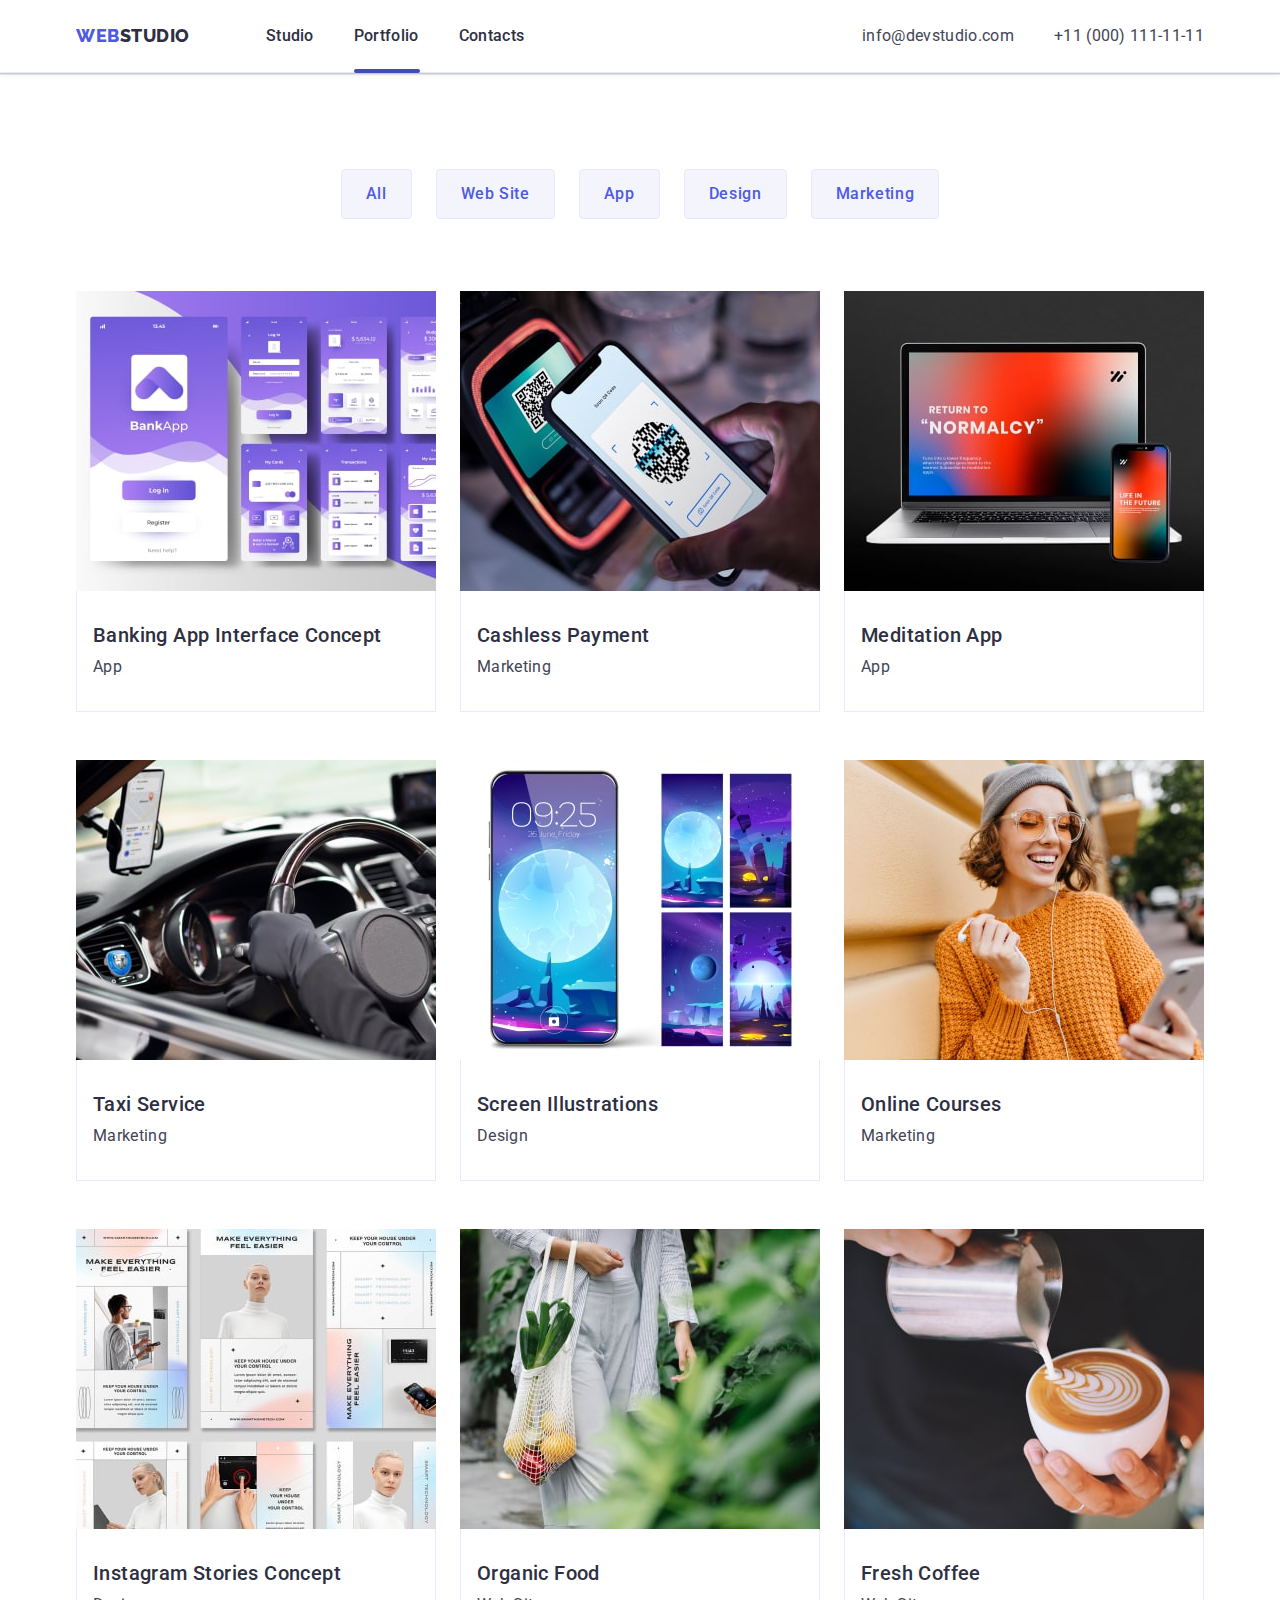
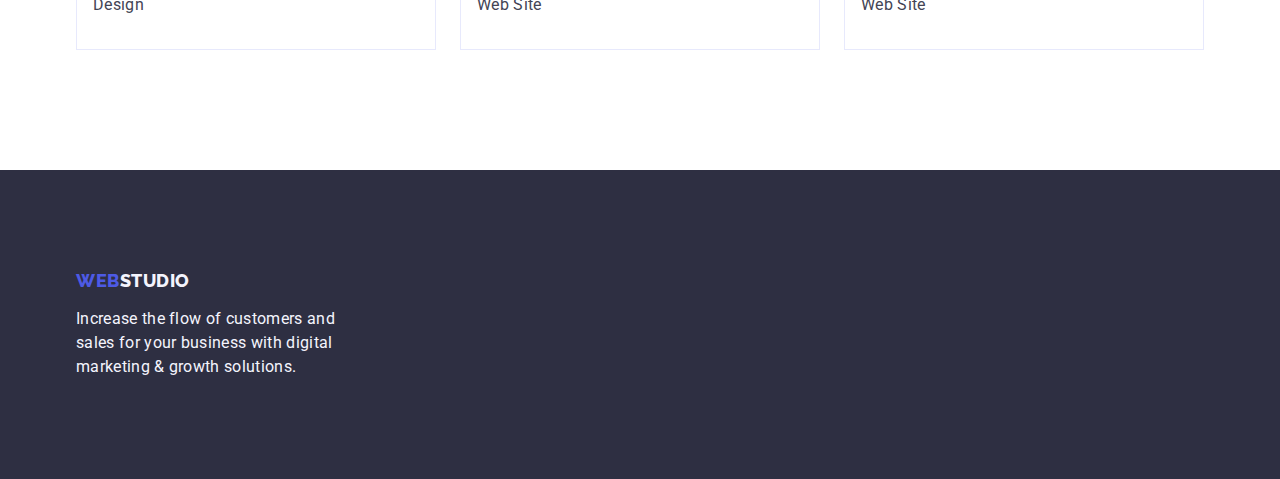
==== portfolio.html @ 4aa6bd81 "sdfs" ====
<!DOCTYPE html>
<html lang="en">

<head>

    <meta charset="UTF-8">
    <meta name="viewport" content="width=device-width, initial-scale=1.0">
    <link rel="preconnect" href="https://fonts.googleapis.com">
    <link rel="preconnect" href="https://fonts.googleapis.com">
    <link rel="preconnect" href="https://fonts.gstatic.com" crossorigin>
    <link rel="preconnect" href="https://fonts.googleapis.com">
    <link rel="preconnect" href="https://fonts.gstatic.com" crossorigin>
    <link
        href="https://fonts.googleapis.com/css2?family=Montserrat:wght@400;700&family=Raleway:wght@800&family=Roboto:wght@400;500;700;900&display=swap"
        rel="stylesheet">
    <link href="https://cdnjs.cloudflare.com/ajax/libs/modern-normalize/2.0.0/modern-normalize.min.css"
        rel="stylesheet">
    <link rel="stylesheet" href="./css/styles.css">
    <title>Poportfolio</title>

</head>

<body>
    <header class="up_menu">
        <div class="container">
            <!-- Logo,Navigation,Contact -->
            <!-- Navigation -->
            <nav class="naw_panel">
                <a href="./index.html" class="text-logo link">Web<span class="text-logo-studio">Studio</span></a>
                <ul class="list ul_fast">
                    <li><a href="./index.html" class="navigationpanel link">Studio</a></li>
                    <li><a href="./portfolio.html" class="navigationpanel link portfolio_menu_buton">Portfolio</a></li>
                    <li><a href="" class="navigationpanel link">Contacts</a></li>
                </ul>
            </nav>

            <address class="styless-address">
                <ul class="list ul_contact">
                    <li><a href="mailto:info@devstudio.com" class="contact-date link">info@devstudio.com</a></li>
                    <li><a href="tel:+110001111111" class="contact-date link">+11 (000) 111-11-11</a></li>
                </ul>
            </address>

        </div>
    </header>
    <main>
        <section class="button_filter">
            <div class="container">
                <h1 class="h1-portfolio visually_hidden">Product of: <span class="text-logo">Web</span><span
                        class="text-logo-studio">Studio</span></h1>
                <ul class="list ul_button_filter">
                    <li><button type="button" class="boton_tail ">All</button></li>
                    <li><button type="button" class="boton_tail ">Web Site</button></li>
                    <li><button type="button" class="boton_tail ">App</button></li>
                    <li><button type="button" class="boton_tail ">Design</button></li>
                    <li><button type="button" class="boton_tail ">Marketing</button></li>
                </ul>
                <!-- Row 1 -->
                <ul class="list list_ul_li_prodact">
                    <li class="list_li_prodact">
                        <a class="link a_row">
                            <img src="./images/portfolio/row11.jpg" alt="Banking App Interface Concept Image"
                                width="360" height="300">
                            <div class="prodact_txt">
                                <h2 class="company-codexs-h">Banking App Interface Concept</h2>
                                <p class="strategi-description">App</p>
                            </div>
                        </a>

                    </li>
                    <li class="list_li_prodact">
                        <a class="link"><img src="./images/portfolio/row12.jpg" alt="Cashless Payment Image" width="360"
                                height="300">
                            <div class="prodact_txt">
                                <h2 class="company-codexs-h">Cashless Payment</h2>
                                <p class="strategi-description">Marketing</p>
                            </div>
                        </a>
                    </li>
                    <li class="list_li_prodact">
                        <a class="link"><img src="./images/portfolio/row13.jpg" alt="Meditation App Image" width="360"
                                height="300">
                            <div class="prodact_txt">
                                <h2 class="company-codexs-h">Meditation App</h2>
                                <p class="strategi-description">App</p>
                            </div>
                        </a>
                    </li>
                    <li class="list_li_prodact">
                        <a class="link"><img src="./images/portfolio/row21.jpg" alt="Taxi Service Image" width="360"
                                height="300">
                            <div class="prodact_txt">
                                <h2 class="company-codexs-h">Taxi Service</h2>
                                <p class="strategi-description">Marketing</p>
                            </div>
                        </a>
                    </li>
                    <li class="list_li_prodact">
                        <a class="link"><img src="./images/portfolio/row22.jpg" alt="Screen Illustrations Image"
                                width="360" height="300">
                            <div class="prodact_txt">
                                <h2 class="company-codexs-h">Screen Illustrations</h2>
                                <p class="strategi-description">Design</p>
                            </div>
                        </a>
                    </li>
                    <li class="list_li_prodact">
                        <a class="link"><img src="./images/portfolio/row23.jpg" alt="Online Courses Image" width="360"
                                height="300">
                            <div class="prodact_txt">
                                <h2 class="company-codexs-h">Online Courses</h2>
                                <p class="strategi-description">Marketing</p>
                            </div>
                        </a>
                    </li>
                    <li class="list_li_prodact">
                        <a class="link"><img src="./images/portfolio/row31.jpg" alt="Instagram Stories Concept Image"
                                width="360" height="300">
                            <div class="prodact_txt">
                                <h2 class="company-codexs-h">Instagram Stories Concept</h2>
                                <p class="strategi-description">Design</p>
                            </div>
                        </a>
                    </li>
                    <li class="list_li_prodact">
                        <a class="link"><img src="./images/portfolio/row32.jpg" alt="Organic Food Image" width="360"
                                height="300">
                            <div class="prodact_txt">
                                <h2 class="company-codexs-h">Organic Food</h2>
                                <p class="strategi-description">Web Site</p>
                            </div>
                        </a>
                    </li>
                    <li class="list_li_prodact">
                        <a class="link"><img src="./images/portfolio/row33.jpg" alt="Fresh Coffee Image" width="360"
                                height="300">
                            <div class="prodact_txt">
                                <h2 class="company-codexs-h">Fresh Coffee</h2>
                                <p class="strategi-description">Web Site</p>
                            </div>
                        </a>
                    </li>
                </ul>
            </div>
        </section>
    </main>

    <footer class="footer_index_container">
        <!-- Logo -->
        <div class="container">
            <a href="./index.html" class="text-logo-footer link">Web<span class="text-logo-footer-span">Studio</span></a>
            <p class="p_footer_intro">
                Increase the flow of customers and
                sales for your business with digital
                marketing & growth solutions.
            </p>
        </div>
    </footer>
</body>

</html>
---- css/styles.css ----
*,
*::before,
*::after {
  box-sizing: border-box;
}
:root {
  --color-hover: #404bbf;
  --color-of-txt-one: #434455;
  --color-of-background-one: #ffffff;
  --color-of-txt-two: #2e2f42;
  --color-of-background-two: #f4f4fd;
  --color-of-background-thre: #4d5ae5;
}

h1,
h2,
h3,
h4,
h5,
h6,
p {
  margin: 0;
}
ul,
ol {
  margin: 0;
  padding-left: 0;
}
img {
  display: block;
  width: 100%;
  height: auto;
}
/* iNVISIBOL COLONTYTL */
.visually_hidden {
  position: absolute;
  width: 1px;
  height: 1px;
  margin: -1px;
  border: 0;
  padding: 0;
  white-space: nowrap;
  clip-path: inset(100%);
  clip: rect(0 0 0 0);
  overflow: hidden;
}
/* Body */
body {
  color: var(--color-of-txt-one);
  font-family: "Roboto", sans-serif;
  background-color: var(--color-of-background-one);
}
.container {
  width: 100%;
  max-width: 1158px;
  padding: 0 15px;
  margin: 0 auto;
}

button {
  cursor: pointer;
  background-color: var(--color-of-background-thre);
  font-family: "Roboto", sans-serif;
  font-size: 16px;
  font-weight: 500;
  line-height: 1.5;
  letter-spacing: 0.02em;
  color: var(--color-of-txt-one);
}

.link {
  t-decoration: none;
  line-height: 1.5;
  letter-spacing: 0.02em;
}
.list {
  list-style: none;
  color: var(--color-of-txt-one);
}
.link:hover,
.link:focus {
  color: var(--color-hover);
}
button:hover,
button:focus {
  background-color: var(--color-hover);
  color: var(--color-of-background-one);
}

/* Лого */

.container

.text-logo,
.text-logo:hover,
.text-logo:focus {
  color: var(--color-of-background-thre);
  font-family: "Raleway", sans-serif;
  text-transform: uppercase;
  text-decoration: none;
  font-weight: 800;
  font-size: 18px;
  line-height: 1.1;
  letter-spacing: 0.51px;
  line-height: 1.17;
  letter-spacing: 0.03em;
  margin-right: 76px;
}
.text-logo-studio,
.text-logo-studio:hover,
.text-logo-studio:focus {
  color: var(--color-of-txt-two);
  font-family: "Raleway", sans-serif;
}

/* Навігація по сайту */

.up_menu {
  border-bottom: 1px solid #e7e9fc;
  box-shadow: 0px 2px 1px rgba(46, 47, 66, 0.08), 0px 1px 1px rgba(46, 47, 66, 0.16), 0px 1px 6px rgba(46, 47, 66, 0.08); 
}
.up_menu .container {
  display: flex; 
  align-items: center ;
}
.naw_panel {
  display: flex;
  align-items: center;
}
.ul_fast {
  display: flex;
  gap: 40px;
}
.navigationpanel {
  text-decoration: none;
  position: relative;
  color: var(--color-of-txt-two);
  font-weight: 500;
  font-size: 16px;
  padding: 24px 0;
  display: block;
  transition:color 250ms cubic-bezier(0.4, 0, 0.2, 1);
}
.styless-address {
  font-style: normal;
  margin-left: auto;
  transition:color 250ms cubic-bezier(0.4, 0, 0.2, 1);
}
.styless-address .ul_contact {
  display: flex;
  gap: 40px;
}
/* Контактні дані */

.ul_contact {
  display: flex;
  gap: 40px;
}

.contact-date {
  color: var(--color-of-txt-one);
  text-decoration: none;
  font-size: 16px;
  line-height: 1.5;
  letter-spacing: 0.32px;
  transition:color 250ms cubic-bezier(0.4, 0, 0.2, 1); 
}
.stidio_menu_buton{
  color: var(--color-hover);
}
.stidio_menu_buton::after{
  content: '';
   position: absolute; 
   left: 0; 
   bottom: -1px;
   height: 4px;
   width: 48px;
   background-color: #404bbf; 
   border-radius: 2px; 
  }
  .portfolio_menu_buton::after{
    content: '';
     position: absolute; 
     left: 0; 
     bottom: -1px;
     height: 4px;
     width: 66px;
     background-color: #404bbf; 
     border-radius: 2px; 
    }

/* Section 1 */

.intro {
  background-color: var(--color-of-txt-two);
  background-image:linear-gradient(rgba(46, 47, 66, 0.7), 
  rgba(46, 47, 66, 0.7)), url(/images/mainpage/people_office_work_table.jpg) ;

  background-repeat: no-repeat;
  background-position: center;
  padding: 188px 0;
  height: 600px;
  max-width: 1440px;
  background-size: cover;


}
.intro .container {
  display: flex;
  flex-direction: column;
  align-items: center;
}
.button-home {
  letter-spacing: 0.04em;
  color: var(--color-of-background-one);
  display: block;
  min-width: 169px;
  height: 56px;
  border: none;
  border-radius: 4px;
  margin-top: 48px;
  transition: background-color 250ms cubic-bezier(0.4, 0, 0.2, 1);
}
.text-intro {
  display: block;
  font-size: 56px;
  line-height: 1.07;
  text-align: center;
  letter-spacing: 0.02em;
  color: var(--color-of-background-one);
  max-width: 496px;
}
.h1-portfolio {
  color: var(--color-of-txt-two);
  font-size: 56px;
}
.h1-portfolio .text-logo,
.h1-portfolio .text-logo-studio {
  font-size: 56px;
  text-transform: none;
}
/* Section 2 */
.codexs-section .icon_conteiner{
  box-sizing: border-box;
  padding: 24px 100px;
  border-radius: 4px;
  background-color: var(--cloud, #F4F4FD);
  align-items: center;
  display: flex;
  justify-content: center;
  height: 112px; 
  margin-bottom: 8px;
}
.company-codexs-h {
  font-weight: 500;
  font-size: 20px;
  line-height: 1.2;
  letter-spacing: 0.02em;
  color: var(--color-of-txt-two);
}
.codexs-section {
  padding: 120px 0;
}
.ul_codexs {
  display: flex;
  gap: 24px;
}
.li_codexs {
  width: calc((100% - 72px) / 4);
}
.strategi-text {
  font-weight: 500;
  font-size: 20px;
  line-height: 1.2;
  letter-spacing: 0.02em;
  color: var(--color-of-txt-two);
  margin-bottom: 8px;
}
.strategi-description {
  font-size: 16px;
  line-height: 1.5;
  letter-spacing: 0.02em;
  color: var(--color-of-txt-one);
}
/* Section 3 */
.section-proces {
  padding-bottom: 120px;
  display: flex;
}
.section-proces .container {
  display: flex;
  flex-direction: column;
}
.section_h {
  font-size: 36px;
  line-height: 1.11;
  text-align: center;
  letter-spacing: 0.02em;
  text-transform: capitalize;
  color: var(--color-of-txt-two);
  margin-bottom: 72px;
}
.ul_proces {
  display: flex;
  gap: 24px;
}
.li_proces {
  width: calc((100% - 48px) / 3);
}
/* Section 4 */
.section_my_tim {
  background-color: var(--color-of-background-two);
  padding: 120px 0;
}
.section_my_tim_h {
  font-size: 36px;
  line-height: 1.11;
  text-align: center;
  letter-spacing: 0.02em;
  text-transform: capitalize;
  color: var(--color-of-txt-two);
  margin-bottom: 72px;
}
.ul_my_tim {
  align-items: center;
  display: flex;
  justify-content: center; 
  gap: 24px;
}
.li_my_tim {
  background-color: var(--color-of-background-one);
  width: calc((100% - 72px) / 4);
  border-radius: 0px 0px 4px 4px;
  box-shadow : 0px 1px 6px rgba(46, 47, 66, 0.08), 0px 1px 1px rgba(46, 47, 66, 0.16), 0px 2px 1px rgba(46, 47, 66, 0.08); 
}
.container_my_tim {
  padding: 32px 0 ;
}
.my_tim_text {
  font-weight: 500;
  font-size: 20px;
  line-height: 1.2;
  letter-spacing: 0.02em;
  color: var(--color-of-txt-two);
  text-align: center;
  margin-bottom: 8px;
}
.my_tim_description {
  font-size: 16px;
  line-height: 1.5;
  letter-spacing: 0.02em;
  color: var(--color-of-txt-one);
  text-align: center;
}
.container_my_tim_icon{
  background-color: var(--color-of-background-thre);
  box-sizing: border-box;
  height: 40px;
  width: 40px;
  padding: 12px;
  border-radius: 50%;
  align-items: center;
}
.link_my_tim_icon{
  width: 100%;
  height: 100%;
  
}
.container_my_tim_icon .icon{
  fill: var(--color-of-background-one);
}

/* Section 5 */
.section_customers{
  padding: 120px 0;
}
.container__customers{
  box-sizing: border-box;
  width: 168px;
  height: 88px; 
  display: flex;
  border-radius: 4px;
  justify-content: center;
  align-items: center;
  border: 1px solid var(--lightslate, #8E8F99);
  fill: #8E8F99; 


}
.a_customers{
  height: 100%;
  width: 100%;
  
}
.customers_conteiner{
  align-items: center;
}
.container_customers .icon{
  fill: #8E8F99;
}
.section-proces {
  padding-bottom: 120px;
  display: flex;
}
.section-proces .container {
  display: flex;
  flex-direction: column;
}

.ul_customers {
  display: flex;
  gap: 24px;
}

.li_section_customers{
  width: calc((100% - 120px) / 6);
  justify-content: center;
  align-items: center;

}
/* Foter */

.text-logo-footer,
.text-logo-footer:hover,
.text-logo-footer:focus {
  display: inline-block;
  color: var(--color-of-background-thre);
  font-family: "Raleway", sans-serif;
  text-transform: uppercase;
  text-decoration: none;
  font-weight: 800;
  font-size: 18px;
  line-height: 1.17;
  letter-spacing: 0.03em;
  margin-right: 76px;
  margin-bottom: 16px;
}


.footer_index_container {
  background-color: var(--color-of-txt-two);
  padding: 100px 0;
}
.footer_index_container .container {
  background-color: var(--color-of-txt-two);

}
.footer_index_container .text-logo{
  margin-bottom: 16px;
}
.text-logo-footer-span {
  color: var(--color-of-background-two);
  display: inline-block;
}
.p_footer_intro {
  line-height: 1.5;
  color: var(--color-of-background-two);
  letter-spacing: 0.02em;
  width: 264px;
}


/* Portfolio-main */
.button_filter {
  
  padding: 96px 0 120px 0;
}
.ul_button_filter {
  display: flex;
  justify-content: center;
  align-items: center;
  gap: 24px;
  margin-bottom: 72px;
}

.boton_tail {
  font-family: "Roboto", sans-serif;
  display: flex;
  font-weight: 500;
  font-size: 16px;
  line-height: 1.5;
  letter-spacing: 0.04em;
  color: var(--color-of-background-thre);
  background-color: var(--color-of-background-two);
  border: 1px solid #e7e9fc;
  border-radius: 4px;
  padding: 12px 24px;
}
.boton_tail:hover,
.boton_tail:focus {
  border: 1px solid transparent;
  box-shadow: 0px 3px 1px rgba(0, 0, 0, 0.1), 0px 2px 1px rgba(0, 0, 0, 0.08), 0px 2px 2px rgba(0, 0, 0, 0.12); 
}
.list_ul_li_prodact {
  display: flex;
  flex-wrap: wrap;
  column-gap: 24px;
  row-gap: 48px;
}
.list_li_prodact {
  width: calc((100% - 48px) / 3);
}
.prodact_txt {
  padding: 32px 16px;
  border: 1px solid #e7e9fc;
  border-top: none;
}
.prodact_txt .company-codexs-h {
  margin-bottom: 8px;
}
/* Row1 */
.a_row{
  display: block;
}
.a_row:hover,
.a_row:focus{
  box-shadow: 0px 1px 6px rgba(46, 47, 66, 0.08), 0px 1px 1px rgba(46, 47, 66, 0.16), 0px 2px 1px rgba(46, 47, 66, 0.08);
}
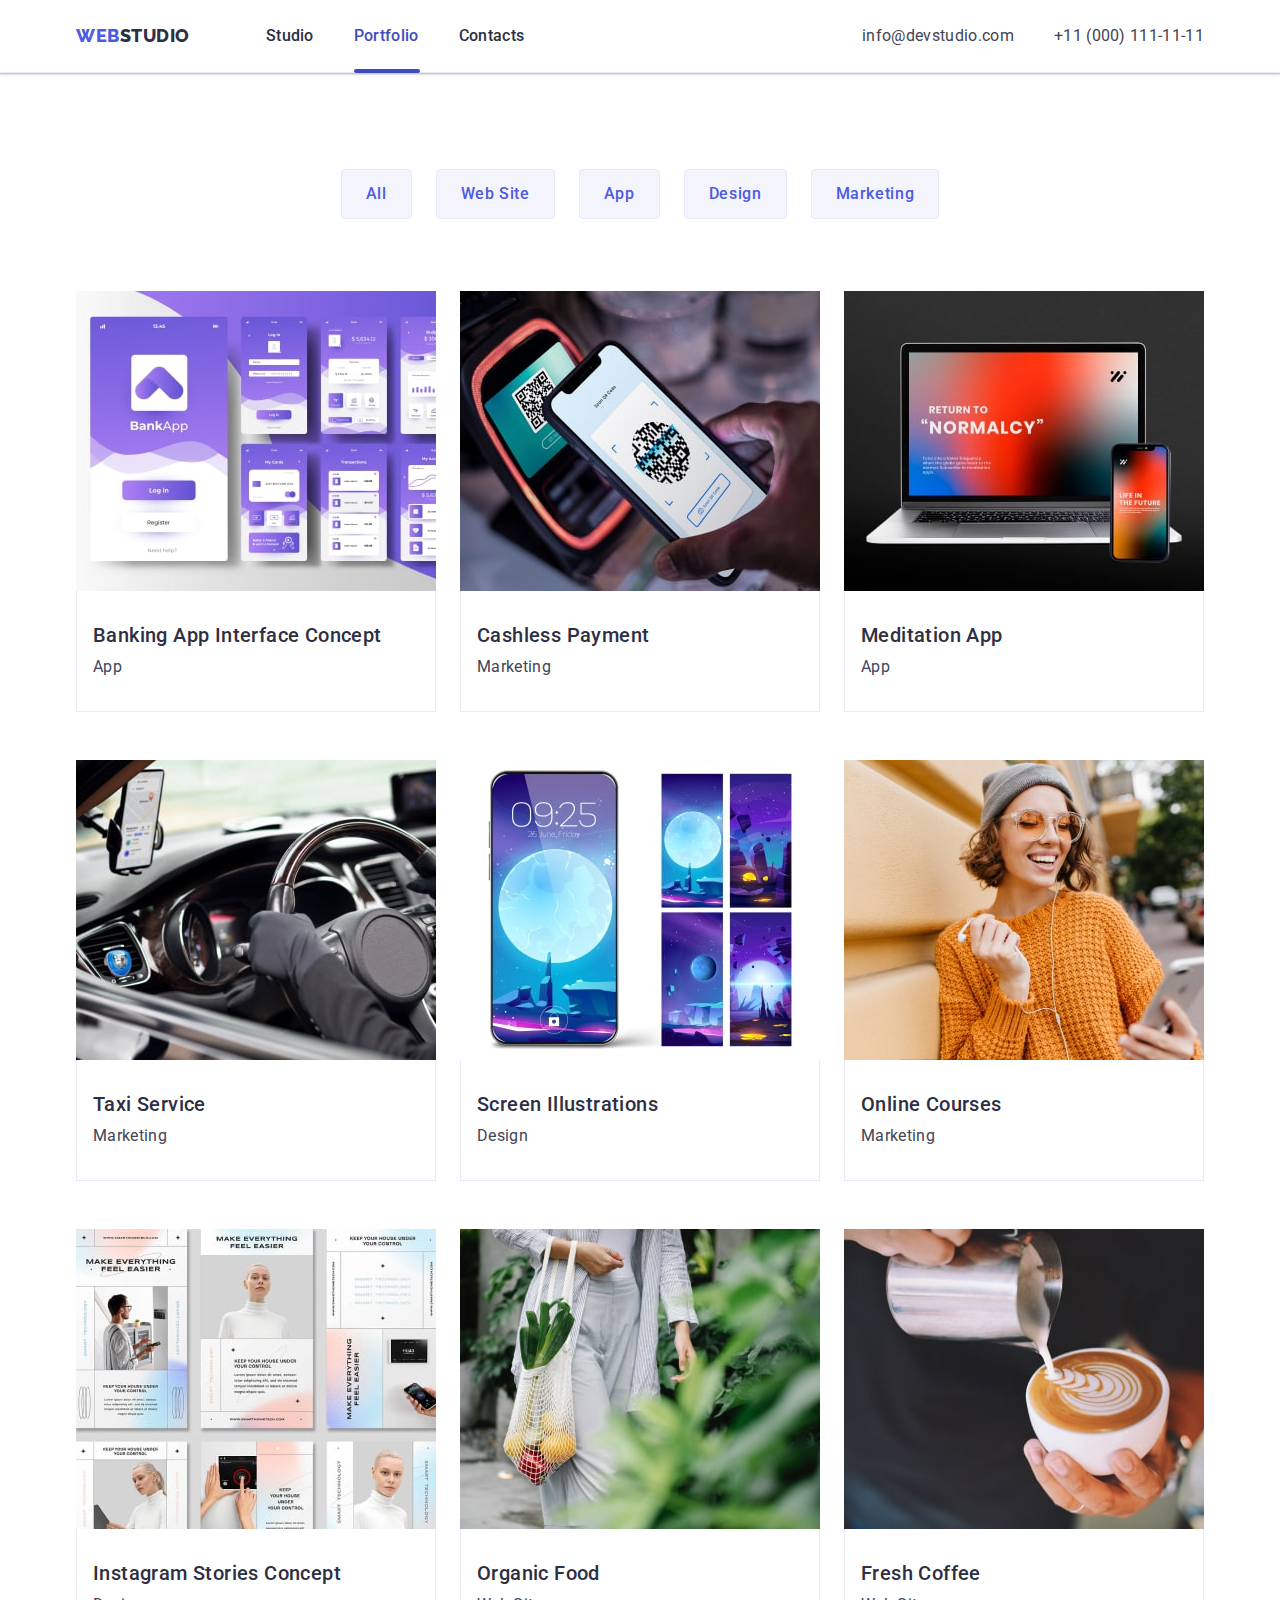
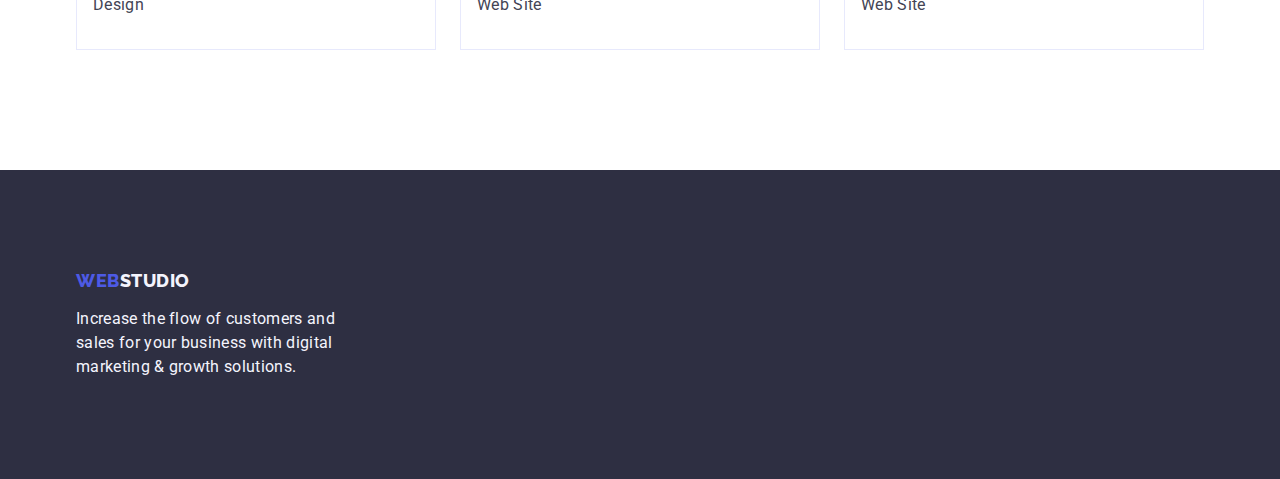
==== commit a6376617: ""link a_row"" ====
--- a/portfolio.html
+++ b/portfolio.html
@@ -69,7 +69,7 @@
 
                     </li>
                     <li class="list_li_prodact">
-                        <a class="link"><img src="./images/portfolio/row12.jpg" alt="Cashless Payment Image" width="360"
+                        <a class="link a_row"><img src="./images/portfolio/row12.jpg" alt="Cashless Payment Image" width="360"
                                 height="300">
                             <div class="prodact_txt">
                                 <h2 class="company-codexs-h">Cashless Payment</h2>
@@ -78,7 +78,7 @@
                         </a>
                     </li>
                     <li class="list_li_prodact">
-                        <a class="link"><img src="./images/portfolio/row13.jpg" alt="Meditation App Image" width="360"
+                        <a class="link a_row"><img src="./images/portfolio/row13.jpg" alt="Meditation App Image" width="360"
                                 height="300">
                             <div class="prodact_txt">
                                 <h2 class="company-codexs-h">Meditation App</h2>
@@ -87,7 +87,7 @@
                         </a>
                     </li>
                     <li class="list_li_prodact">
-                        <a class="link"><img src="./images/portfolio/row21.jpg" alt="Taxi Service Image" width="360"
+                        <a class="link a_row"><img src="./images/portfolio/row21.jpg" alt="Taxi Service Image" width="360"
                                 height="300">
                             <div class="prodact_txt">
                                 <h2 class="company-codexs-h">Taxi Service</h2>
@@ -96,7 +96,7 @@
                         </a>
                     </li>
                     <li class="list_li_prodact">
-                        <a class="link"><img src="./images/portfolio/row22.jpg" alt="Screen Illustrations Image"
+                        <a class="link a_row"><img src="./images/portfolio/row22.jpg" alt="Screen Illustrations Image"
                                 width="360" height="300">
                             <div class="prodact_txt">
                                 <h2 class="company-codexs-h">Screen Illustrations</h2>
@@ -105,7 +105,7 @@
                         </a>
                     </li>
                     <li class="list_li_prodact">
-                        <a class="link"><img src="./images/portfolio/row23.jpg" alt="Online Courses Image" width="360"
+                        <a class="link a_row"><img src="./images/portfolio/row23.jpg" alt="Online Courses Image" width="360"
                                 height="300">
                             <div class="prodact_txt">
                                 <h2 class="company-codexs-h">Online Courses</h2>
@@ -114,7 +114,7 @@
                         </a>
                     </li>
                     <li class="list_li_prodact">
-                        <a class="link"><img src="./images/portfolio/row31.jpg" alt="Instagram Stories Concept Image"
+                        <a class="link a_row"><img src="./images/portfolio/row31.jpg" alt="Instagram Stories Concept Image"
                                 width="360" height="300">
                             <div class="prodact_txt">
                                 <h2 class="company-codexs-h">Instagram Stories Concept</h2>
@@ -123,7 +123,7 @@
                         </a>
                     </li>
                     <li class="list_li_prodact">
-                        <a class="link"><img src="./images/portfolio/row32.jpg" alt="Organic Food Image" width="360"
+                        <a class="link a_row"><img src="./images/portfolio/row32.jpg" alt="Organic Food Image" width="360"
                                 height="300">
                             <div class="prodact_txt">
                                 <h2 class="company-codexs-h">Organic Food</h2>
@@ -132,7 +132,7 @@
                         </a>
                     </li>
                     <li class="list_li_prodact">
-                        <a class="link"><img src="./images/portfolio/row33.jpg" alt="Fresh Coffee Image" width="360"
+                        <a class="link a_row"><img src="./images/portfolio/row33.jpg" alt="Fresh Coffee Image" width="360"
                                 height="300">
                             <div class="prodact_txt">
                                 <h2 class="company-codexs-h">Fresh Coffee</h2>
--- a/css/styles.css
+++ b/css/styles.css
@@ -166,6 +166,9 @@
   transition:color 250ms cubic-bezier(0.4, 0, 0.2, 1); 
 }
 .stidio_menu_buton{
+  color: var(--color-hover);
+}
+.portfolio_menu_buton{
   color: var(--color-hover);
 }
 .stidio_menu_buton::after{
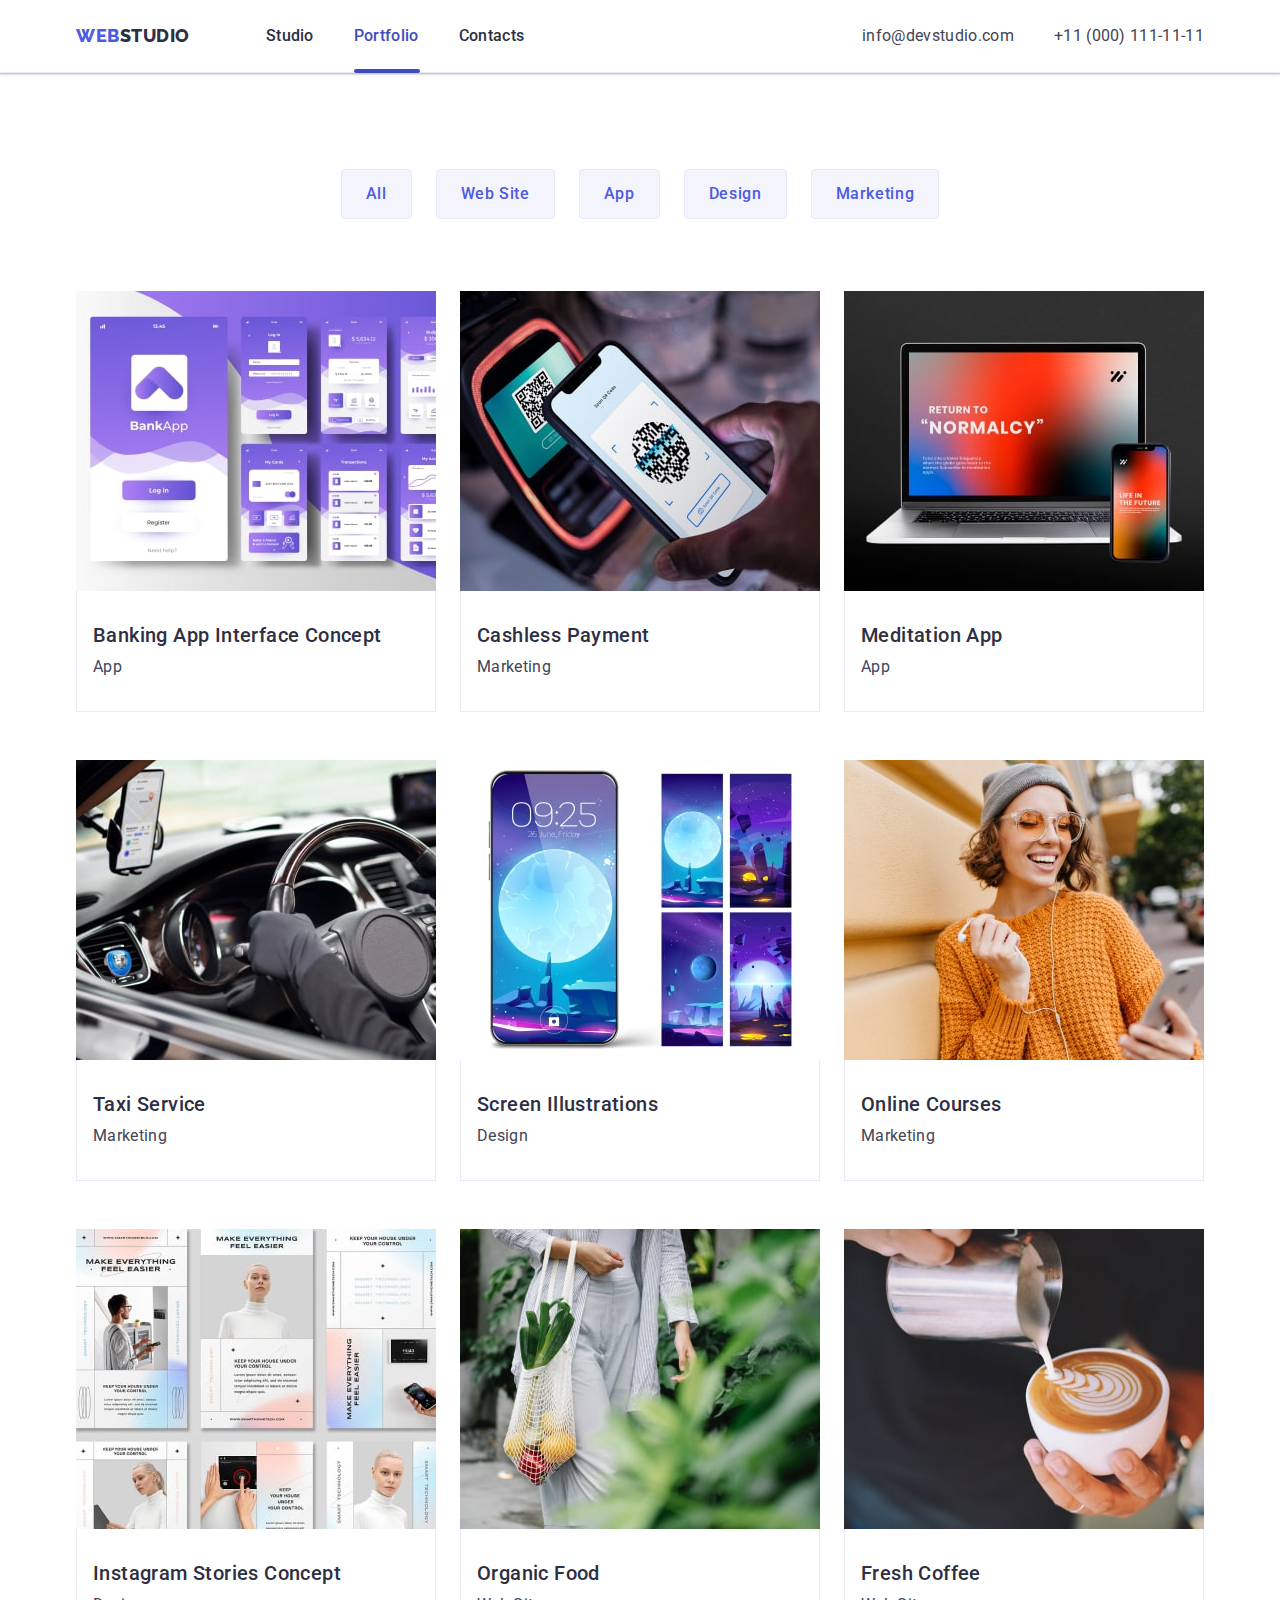
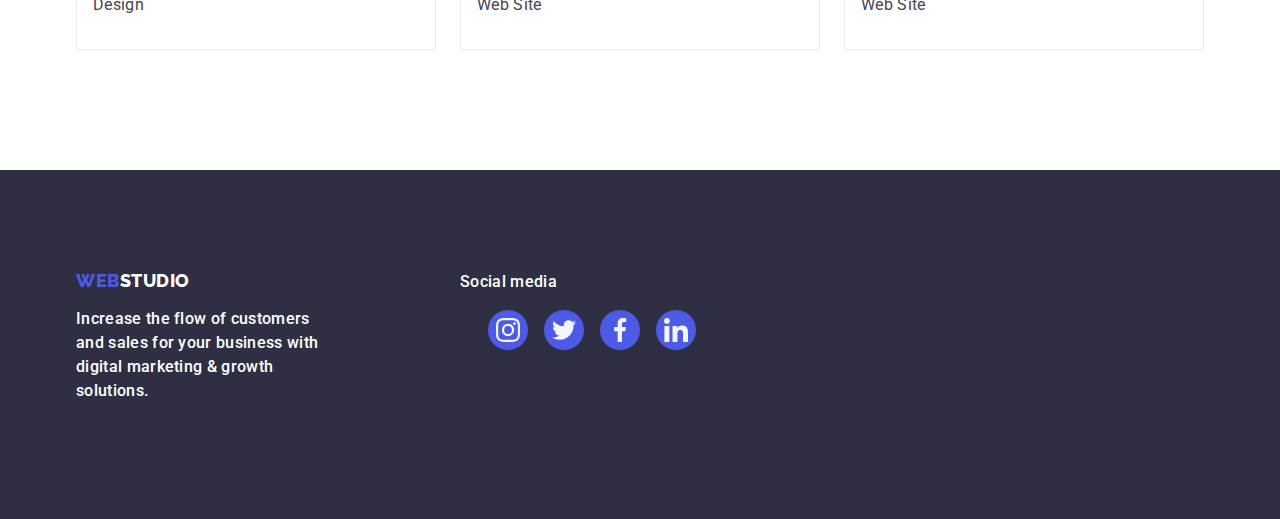
==== commit 94506aa8: "sdfsdf" ====
--- a/portfolio.html
+++ b/portfolio.html
@@ -58,9 +58,14 @@
                 <!-- Row 1 -->
                 <ul class="list list_ul_li_prodact">
                     <li class="list_li_prodact">
-                        <a class="link a_row">
-                            <img src="./images/portfolio/row11.jpg" alt="Banking App Interface Concept Image"
+                        <a class="link a_row" tabindex="0">
+                            <div class="img_portfolio_div">
+                            <img src="./images/portfolio/row11.jpg" alt="Banking App Interface Concept Image" 
                                 width="360" height="300">
+                                <p class="p_in_img_portfolio_div">
+                                    14 Stylish and User-Friendly App Design Concepts · Task Manager App · Calorie Tracker App · Exotic Fruit Ecommerce App · Cloud Storage App
+                                </p>
+                            </div>
                             <div class="prodact_txt">
                                 <h2 class="company-codexs-h">Banking App Interface Concept</h2>
                                 <p class="strategi-description">App</p>
@@ -69,8 +74,14 @@
 
                     </li>
                     <li class="list_li_prodact">
-                        <a class="link a_row"><img src="./images/portfolio/row12.jpg" alt="Cashless Payment Image" width="360"
-                                height="300">
+                        <a class="link a_row">
+                            <div class="img_portfolio_div">
+                            <img src="./images/portfolio/row12.jpg" alt="Cashless Payment Image" width="360"
+                                height="300">
+                                <p class="p_in_img_portfolio_div">
+                                    14 Stylish and User-Friendly App Design Concepts · Task Manager App · Calorie Tracker App · Exotic Fruit Ecommerce App · Cloud Storage App
+                                </p>
+                            </div>    
                             <div class="prodact_txt">
                                 <h2 class="company-codexs-h">Cashless Payment</h2>
                                 <p class="strategi-description">Marketing</p>
@@ -78,8 +89,14 @@
                         </a>
                     </li>
                     <li class="list_li_prodact">
-                        <a class="link a_row"><img src="./images/portfolio/row13.jpg" alt="Meditation App Image" width="360"
-                                height="300">
+                        <a class="link a_row">
+                            <div class="img_portfolio_div">
+                                <img src="./images/portfolio/row13.jpg" alt="Meditation App Image" width="360"
+                                height="300">
+                                <p class="p_in_img_portfolio_div">
+                                    14 Stylish and User-Friendly App Design Concepts · Task Manager App · Calorie Tracker App · Exotic Fruit Ecommerce App · Cloud Storage App
+                                </p>
+                            </div>
                             <div class="prodact_txt">
                                 <h2 class="company-codexs-h">Meditation App</h2>
                                 <p class="strategi-description">App</p>
@@ -87,8 +104,14 @@
                         </a>
                     </li>
                     <li class="list_li_prodact">
-                        <a class="link a_row"><img src="./images/portfolio/row21.jpg" alt="Taxi Service Image" width="360"
-                                height="300">
+                        <a class="link a_row">
+                            <div class="img_portfolio_div">
+                                <img src="./images/portfolio/row21.jpg" alt="Taxi Service Image" width="360"
+                                height="300">
+                                <p class="p_in_img_portfolio_div">
+                                    14 Stylish and User-Friendly App Design Concepts · Task Manager App · Calorie Tracker App · Exotic Fruit Ecommerce App · Cloud Storage App
+                                </p>
+                            </div>
                             <div class="prodact_txt">
                                 <h2 class="company-codexs-h">Taxi Service</h2>
                                 <p class="strategi-description">Marketing</p>
@@ -96,8 +119,14 @@
                         </a>
                     </li>
                     <li class="list_li_prodact">
-                        <a class="link a_row"><img src="./images/portfolio/row22.jpg" alt="Screen Illustrations Image"
+                        <a class="link a_row">
+                            <div class="img_portfolio_div">
+                                <img src="./images/portfolio/row22.jpg" alt="Screen Illustrations Image"
                                 width="360" height="300">
+                                <p class="p_in_img_portfolio_div">
+                                    14 Stylish and User-Friendly App Design Concepts · Task Manager App · Calorie Tracker App · Exotic Fruit Ecommerce App · Cloud Storage App
+                                </p>
+                            </div>
                             <div class="prodact_txt">
                                 <h2 class="company-codexs-h">Screen Illustrations</h2>
                                 <p class="strategi-description">Design</p>
@@ -105,8 +134,14 @@
                         </a>
                     </li>
                     <li class="list_li_prodact">
-                        <a class="link a_row"><img src="./images/portfolio/row23.jpg" alt="Online Courses Image" width="360"
-                                height="300">
+                        <a class="link a_row">
+                            <div class="img_portfolio_div">
+                                <img src="./images/portfolio/row23.jpg" alt="Online Courses Image" width="360"
+                                height="300">
+                                <p class="p_in_img_portfolio_div">
+                                    14 Stylish and User-Friendly App Design Concepts · Task Manager App · Calorie Tracker App · Exotic Fruit Ecommerce App · Cloud Storage App
+                                </p>
+                            </div>
                             <div class="prodact_txt">
                                 <h2 class="company-codexs-h">Online Courses</h2>
                                 <p class="strategi-description">Marketing</p>
@@ -114,8 +149,14 @@
                         </a>
                     </li>
                     <li class="list_li_prodact">
-                        <a class="link a_row"><img src="./images/portfolio/row31.jpg" alt="Instagram Stories Concept Image"
+                        <a class="link a_row">
+                            <div class="img_portfolio_div">
+                                <img src="./images/portfolio/row31.jpg" alt="Instagram Stories Concept Image"
                                 width="360" height="300">
+                                <p class="p_in_img_portfolio_div">
+                                    14 Stylish and User-Friendly App Design Concepts · Task Manager App · Calorie Tracker App · Exotic Fruit Ecommerce App · Cloud Storage App
+                                </p>
+                            </div>
                             <div class="prodact_txt">
                                 <h2 class="company-codexs-h">Instagram Stories Concept</h2>
                                 <p class="strategi-description">Design</p>
@@ -123,8 +164,14 @@
                         </a>
                     </li>
                     <li class="list_li_prodact">
-                        <a class="link a_row"><img src="./images/portfolio/row32.jpg" alt="Organic Food Image" width="360"
-                                height="300">
+                        <a class="link a_row">
+                            <div class="img_portfolio_div">
+                                <img src="./images/portfolio/row32.jpg" alt="Organic Food Image" width="360"
+                                height="300">
+                                <p class="p_in_img_portfolio_div">
+                                    14 Stylish and User-Friendly App Design Concepts · Task Manager App · Calorie Tracker App · Exotic Fruit Ecommerce App · Cloud Storage App
+                                </p>
+                            </div>
                             <div class="prodact_txt">
                                 <h2 class="company-codexs-h">Organic Food</h2>
                                 <p class="strategi-description">Web Site</p>
@@ -132,8 +179,13 @@
                         </a>
                     </li>
                     <li class="list_li_prodact">
-                        <a class="link a_row"><img src="./images/portfolio/row33.jpg" alt="Fresh Coffee Image" width="360"
-                                height="300">
+                        <a class="link a_row">
+                            <div class="img_portfolio_div"><img src="./images/portfolio/row33.jpg" alt="Fresh Coffee Image" width="360"
+                                height="300">
+                                <p class="p_in_img_portfolio_div">
+                                    14 Stylish and User-Friendly App Design Concepts · Task Manager App · Calorie Tracker App · Exotic Fruit Ecommerce App · Cloud Storage App
+                                </p>
+                            </div>
                             <div class="prodact_txt">
                                 <h2 class="company-codexs-h">Fresh Coffee</h2>
                                 <p class="strategi-description">Web Site</p>
@@ -147,13 +199,49 @@
 
     <footer class="footer_index_container">
         <!-- Logo -->
-        <div class="container">
-            <a href="./index.html" class="text-logo-footer link">Web<span class="text-logo-footer-span">Studio</span></a>
-            <p class="p_footer_intro">
-                Increase the flow of customers and
-                sales for your business with digital
-                marketing & growth solutions.
-            </p>
+        <div class="container div_footer">
+            <div class="div_indiv_footer">
+                <a href="./index.html" class="text-logo-footer link">Web<span
+                        class="text-logo-footer-span">Studio</span></a>
+                <p class="p_footer_intro">
+                    Increase the flow of customers and
+                    sales for your business with digital
+                    marketing & growth solutions.
+                </p>
+            </div>
+            <div >
+                <p class="p_footer_intro">Social media</p>
+                <ul class="list ul_footer">
+                    <li class="list li_footer">
+                        <a class="link link_footer" href="">
+                            <svg class="icon" width="24" height="24">
+                                <use href="./images/icons.svg#icon-instagram"></use>
+                            </svg>
+                        </a>
+                    </li>
+                    <li class="list li_footer">
+                        <a class="link link_footer" href="">
+                            <svg class="icon" width="24" height="24">
+                                <use href="./images/icons.svg#icon-twitter"></use>
+                            </svg>
+                        </a>
+                    </li>
+                    <li class="list li_footer">
+                        <a class="link link_footer" href="">
+                            <svg class="icon" width="24" height="24">
+                                <use href="./images/icons.svg#icon-facebook"></use>
+                            </svg>
+                        </a>
+                    </li>
+                    <li class="list li_footer">
+                        <a class="link link_footer" href="">
+                            <svg class="icon" width="24" height="24">
+                                <use href="./images/icons.svg#icon-linkedin"></use>
+                            </svg>
+                        </a>
+                    </li>
+                </ul>
+            </div>
         </div>
     </footer>
 </body>
--- a/css/styles.css
+++ b/css/styles.css
@@ -5,11 +5,13 @@
 }
 :root {
   --color-hover: #404bbf;
+  --color-hover-footer: #31d0aa; ;
   --color-of-txt-one: #434455;
   --color-of-background-one: #ffffff;
   --color-of-txt-two: #2e2f42;
   --color-of-background-two: #f4f4fd;
   --color-of-background-thre: #4d5ae5;
+  --color-of-background-for: #8e8f99;
 }
 
 h1,
@@ -89,9 +91,7 @@
 
 /* Лого */
 
-.container
-
-.text-logo,
+.container .text-logo,
 .text-logo:hover,
 .text-logo:focus {
   color: var(--color-of-background-thre);
@@ -117,11 +117,12 @@
 
 .up_menu {
   border-bottom: 1px solid #e7e9fc;
-  box-shadow: 0px 2px 1px rgba(46, 47, 66, 0.08), 0px 1px 1px rgba(46, 47, 66, 0.16), 0px 1px 6px rgba(46, 47, 66, 0.08); 
+  box-shadow: 0px 2px 1px rgba(46, 47, 66, 0.08),
+    0px 1px 1px rgba(46, 47, 66, 0.16), 0px 1px 6px rgba(46, 47, 66, 0.08);
 }
 .up_menu .container {
-  display: flex; 
-  align-items: center ;
+  display: flex;
+  align-items: center;
 }
 .naw_panel {
   display: flex;
@@ -139,12 +140,12 @@
   font-size: 16px;
   padding: 24px 0;
   display: block;
-  transition:color 250ms cubic-bezier(0.4, 0, 0.2, 1);
+  transition: color 250ms cubic-bezier(0.4, 0, 0.2, 1);
 }
 .styless-address {
   font-style: normal;
   margin-left: auto;
-  transition:color 250ms cubic-bezier(0.4, 0, 0.2, 1);
+  transition: color 250ms cubic-bezier(0.4, 0, 0.2, 1);
 }
 .styless-address .ul_contact {
   display: flex;
@@ -163,41 +164,44 @@
   font-size: 16px;
   line-height: 1.5;
   letter-spacing: 0.32px;
-  transition:color 250ms cubic-bezier(0.4, 0, 0.2, 1); 
-}
-.stidio_menu_buton{
+  transition: color 250ms cubic-bezier(0.4, 0, 0.2, 1);
+}
+.stidio_menu_buton {
   color: var(--color-hover);
 }
-.portfolio_menu_buton{
+.portfolio_menu_buton {
   color: var(--color-hover);
 }
-.stidio_menu_buton::after{
-  content: '';
-   position: absolute; 
-   left: 0; 
-   bottom: -1px;
-   height: 4px;
-   width: 48px;
-   background-color: #404bbf; 
-   border-radius: 2px; 
-  }
-  .portfolio_menu_buton::after{
-    content: '';
-     position: absolute; 
-     left: 0; 
-     bottom: -1px;
-     height: 4px;
-     width: 66px;
-     background-color: #404bbf; 
-     border-radius: 2px; 
-    }
+.stidio_menu_buton::after {
+  content: "";
+  position: absolute;
+  left: 0;
+  bottom: -1px;
+  height: 4px;
+  width: 48px;
+  background-color: #404bbf;
+  border-radius: 2px;
+}
+.portfolio_menu_buton::after {
+  content: "";
+  position: absolute;
+  left: 0;
+  bottom: -1px;
+  height: 4px;
+  width: 66px;
+  background-color: #404bbf;
+  border-radius: 2px;
+}
 
 /* Section 1 */
 
 .intro {
   background-color: var(--color-of-txt-two);
-  background-image:linear-gradient(rgba(46, 47, 66, 0.7), 
-  rgba(46, 47, 66, 0.7)), url(/images/mainpage/people_office_work_table.jpg) ;
+  background-image: linear-gradient(
+      rgba(46, 47, 66, 0.7),
+      rgba(46, 47, 66, 0.7)
+    ),
+    url(/images/mainpage/people_office_work_table.jpg);
 
   background-repeat: no-repeat;
   background-position: center;
@@ -205,8 +209,6 @@
   height: 600px;
   max-width: 1440px;
   background-size: cover;
-
-
 }
 .intro .container {
   display: flex;
@@ -243,15 +245,15 @@
   text-transform: none;
 }
 /* Section 2 */
-.codexs-section .icon_conteiner{
+.codexs-section .icon_conteiner {
   box-sizing: border-box;
   padding: 24px 100px;
   border-radius: 4px;
-  background-color: var(--cloud, #F4F4FD);
-  align-items: center;
-  display: flex;
-  justify-content: center;
-  height: 112px; 
+  background-color: var(--cloud, #f4f4fd);
+  align-items: center;
+  display: flex;
+  justify-content: center;
+  height: 112px;
   margin-bottom: 8px;
 }
 .company-codexs-h {
@@ -327,17 +329,18 @@
 .ul_my_tim {
   align-items: center;
   display: flex;
-  justify-content: center; 
+  justify-content: center;
   gap: 24px;
 }
 .li_my_tim {
   background-color: var(--color-of-background-one);
   width: calc((100% - 72px) / 4);
   border-radius: 0px 0px 4px 4px;
-  box-shadow : 0px 1px 6px rgba(46, 47, 66, 0.08), 0px 1px 1px rgba(46, 47, 66, 0.16), 0px 2px 1px rgba(46, 47, 66, 0.08); 
+  box-shadow: 0px 1px 6px rgba(46, 47, 66, 0.08),
+    0px 1px 1px rgba(46, 47, 66, 0.16), 0px 2px 1px rgba(46, 47, 66, 0.08);
 }
 .container_my_tim {
-  padding: 32px 0 ;
+  padding: 32px 0;
 }
 .my_tim_text {
   font-weight: 500;
@@ -355,51 +358,55 @@
   color: var(--color-of-txt-one);
   text-align: center;
 }
-.container_my_tim_icon{
-  background-color: var(--color-of-background-thre);
-  box-sizing: border-box;
+.container_my_tim_icon {
   height: 40px;
   width: 40px;
-  padding: 12px;
-  border-radius: 50%;
-  align-items: center;
-}
-.link_my_tim_icon{
+}
+.link_my_tim_icon {
+  display: flex;
+  box-sizing: border-box;
+  background-color: var(--color-of-background-thre);
   width: 100%;
   height: 100%;
-  
-}
-.container_my_tim_icon .icon{
-  fill: var(--color-of-background-one);
+  border-radius: 50%;
+  align-items: center;
+  justify-content: center;
+  transition: background-color 250ms cubic-bezier(0.4, 0, 0.2, 1); 
+
+}
+.container_my_tim_icon .icon {
+  fill: var(--color-of-background-two);
+}
+.link_my_tim_icon:hover,
+.link_my_tim_icon:focus{
+  background-color: var(--color-hover); 
 }
 
 /* Section 5 */
-.section_customers{
+.section_customers {
   padding: 120px 0;
 }
-.container__customers{
-  box-sizing: border-box;
-  width: 168px;
-  height: 88px; 
-  display: flex;
-  border-radius: 4px;
-  justify-content: center;
-  align-items: center;
-  border: 1px solid var(--lightslate, #8E8F99);
-  fill: #8E8F99; 
-
-
-}
-.a_customers{
+
+.link_customers {
+  display: flex;
   height: 100%;
   width: 100%;
-  
-}
-.customers_conteiner{
-  align-items: center;
-}
-.container_customers .icon{
-  fill: #8E8F99;
+  color: var(--color-of-background-for);
+  border: 1px solid var(--lightslate, var(--color-of-background-for));
+  border-radius: 4px;
+  justify-content: center;
+  align-items: center;
+  transition: border-color 250ms cubic-bezier(0.4, 0, 0.2, 1), color 250ms cubic-bezier(0.4, 0, 0.2, 1); 
+}
+.link_customers:hover,
+.link_customers:focus{
+  border-color: var(--color-hover); 
+}
+.customers_conteiner {
+  align-items: center;
+}
+.link_customers .icon {
+  fill: currentColor;
 }
 .section-proces {
   padding-bottom: 120px;
@@ -415,14 +422,51 @@
   gap: 24px;
 }
 
-.li_section_customers{
+.li_section_customers {
   width: calc((100% - 120px) / 6);
-  justify-content: center;
-  align-items: center;
-
+  height: 88px;
+  justify-content: center;
+  align-items: center;
 }
 /* Foter */
 
+.div_footer{
+  display: flex;
+  align-items: baseline;
+}
+.div_indiv_footer{
+  margin-right: 120px
+
+}
+.ul_footer {
+  align-items: center;
+  display: flex;
+  justify-content: center;
+  gap: 16px;
+}
+.li_footer {
+  height: 40px;
+  width: 40px;
+}
+.link_footer {
+  display: flex;
+  box-sizing: border-box;
+  background-color: var(--color-of-background-thre);
+  width: 100%;
+  height: 100%;
+  border-radius: 50%;
+  align-items: center;
+  justify-content: center;
+  transition: background-color 250ms cubic-bezier(0.4, 0, 0.2, 1); 
+
+}
+.li_footer .icon {
+  fill: var(--color-of-background-two);
+}
+.link_footer:hover,
+.link_footer:focus{
+  background-color: var(--color-hover-footer); 
+}
 .text-logo-footer,
 .text-logo-footer:hover,
 .text-logo-footer:focus {
@@ -439,33 +483,32 @@
   margin-bottom: 16px;
 }
 
-
 .footer_index_container {
   background-color: var(--color-of-txt-two);
   padding: 100px 0;
 }
 .footer_index_container .container {
   background-color: var(--color-of-txt-two);
-
-}
-.footer_index_container .text-logo{
+}
+.footer_index_container .text-logo {
   margin-bottom: 16px;
 }
 .text-logo-footer-span {
-  color: var(--color-of-background-two);
+  color: var(--color-of-background-one);
   display: inline-block;
 }
 .p_footer_intro {
   line-height: 1.5;
-  color: var(--color-of-background-two);
+  color: var(--color-of-background-one);
   letter-spacing: 0.02em;
   width: 264px;
+  font-weight: 500;
+  margin-bottom: 16px;
 }
 
 
 /* Portfolio-main */
 .button_filter {
-  
   padding: 96px 0 120px 0;
 }
 .ul_button_filter {
@@ -488,11 +531,16 @@
   border: 1px solid #e7e9fc;
   border-radius: 4px;
   padding: 12px 24px;
+  transition: color 250ms cubic-bezier(0.4, 0, 0.2, 1),
+    background-color 250ms cubic-bezier(0.4, 0, 0.2, 1),
+    border-color 250ms cubic-bezier(0.4, 0, 0.2, 1),
+    box-shadow 250ms cubic-bezier(0.4, 0, 0.2, 1);
 }
 .boton_tail:hover,
 .boton_tail:focus {
   border: 1px solid transparent;
-  box-shadow: 0px 3px 1px rgba(0, 0, 0, 0.1), 0px 2px 1px rgba(0, 0, 0, 0.08), 0px 2px 2px rgba(0, 0, 0, 0.12); 
+  box-shadow: 0px 3px 1px rgba(0, 0, 0, 0.1), 0px 2px 1px rgba(0, 0, 0, 0.08),
+    0px 2px 2px rgba(0, 0, 0, 0.12);
 }
 .list_ul_li_prodact {
   display: flex;
@@ -512,10 +560,37 @@
   margin-bottom: 8px;
 }
 /* Row1 */
-.a_row{
+.a_row {
   display: block;
-}
-.a_row:hover,
-.a_row:focus{
-  box-shadow: 0px 1px 6px rgba(46, 47, 66, 0.08), 0px 1px 1px rgba(46, 47, 66, 0.16), 0px 2px 1px rgba(46, 47, 66, 0.08);
-}+  transition: box-shadow 250ms cubic-bezier(0.4, 0, 0.2, 1);
+}
+.a_row:hover {
+  box-shadow: 0px 1px 6px rgba(46, 47, 66, 0.08),
+    0px 1px 1px rgba(46, 47, 66, 0.16), 0px 2px 1px rgba(46, 47, 66, 0.08);
+}
+.a_row:focus {
+  box-shadow: 0px 1px 6px rgba(46, 47, 66, 0.08),
+    0px 1px 1px rgba(46, 47, 66, 0.16), 0px 2px 1px rgba(46, 47, 66, 0.08);
+}
+.a_row:hover .p_in_img_portfolio_div,
+.a_row:focus .p_in_img_portfolio_div{
+  transform: translateY(0%); 
+}
+.img_portfolio_div {
+  position: relative;
+  overflow: hidden;
+}
+.p_in_img_portfolio_div {
+  position: absolute;
+  top: 0;
+  font-size: 16px;
+  line-height: 1.5;
+  letter-spacing: 0.02em;
+  color: #f4f4fd;
+  padding: 40px 32px;
+  background-color: #4d5ae5;
+  height: 100%;
+  width: 100%;
+  transform: translateY(100%);
+  transition: transform 250ms cubic-bezier(0.4, 0, 0.2, 1);
+}
